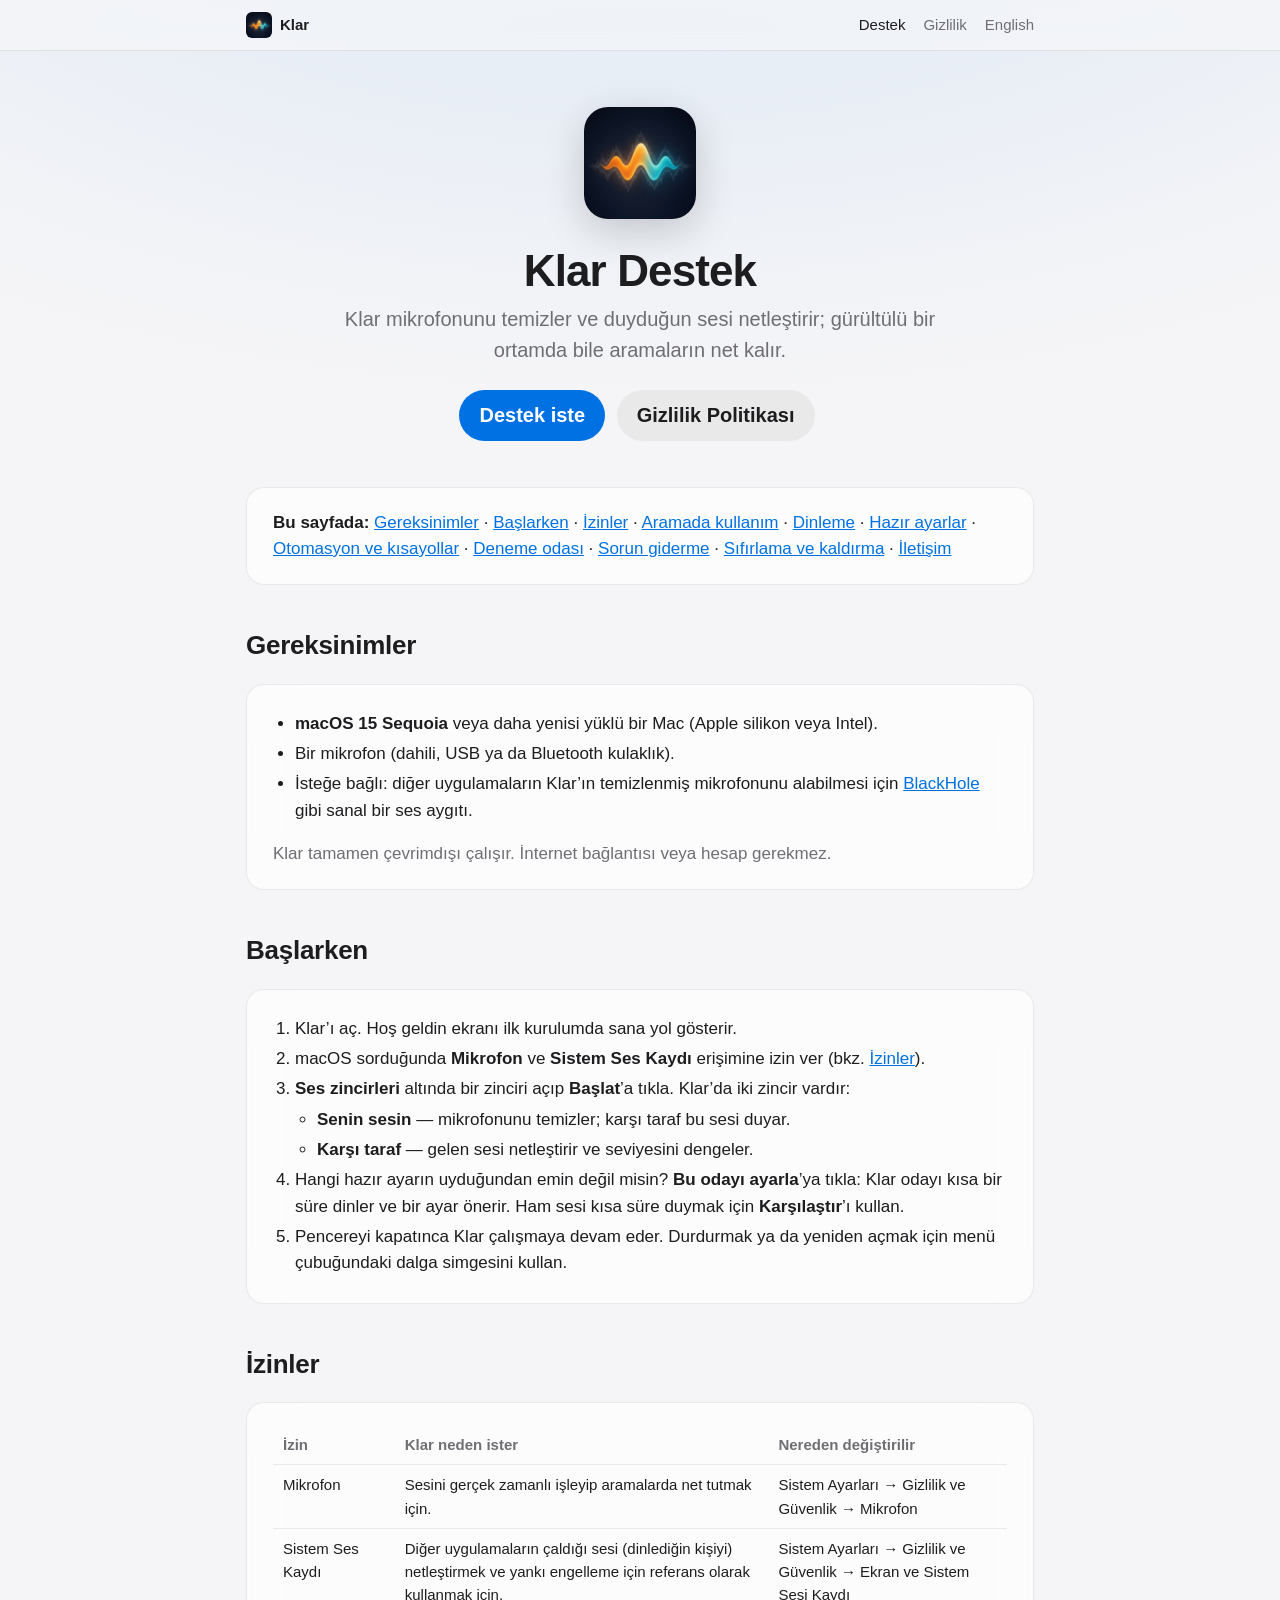
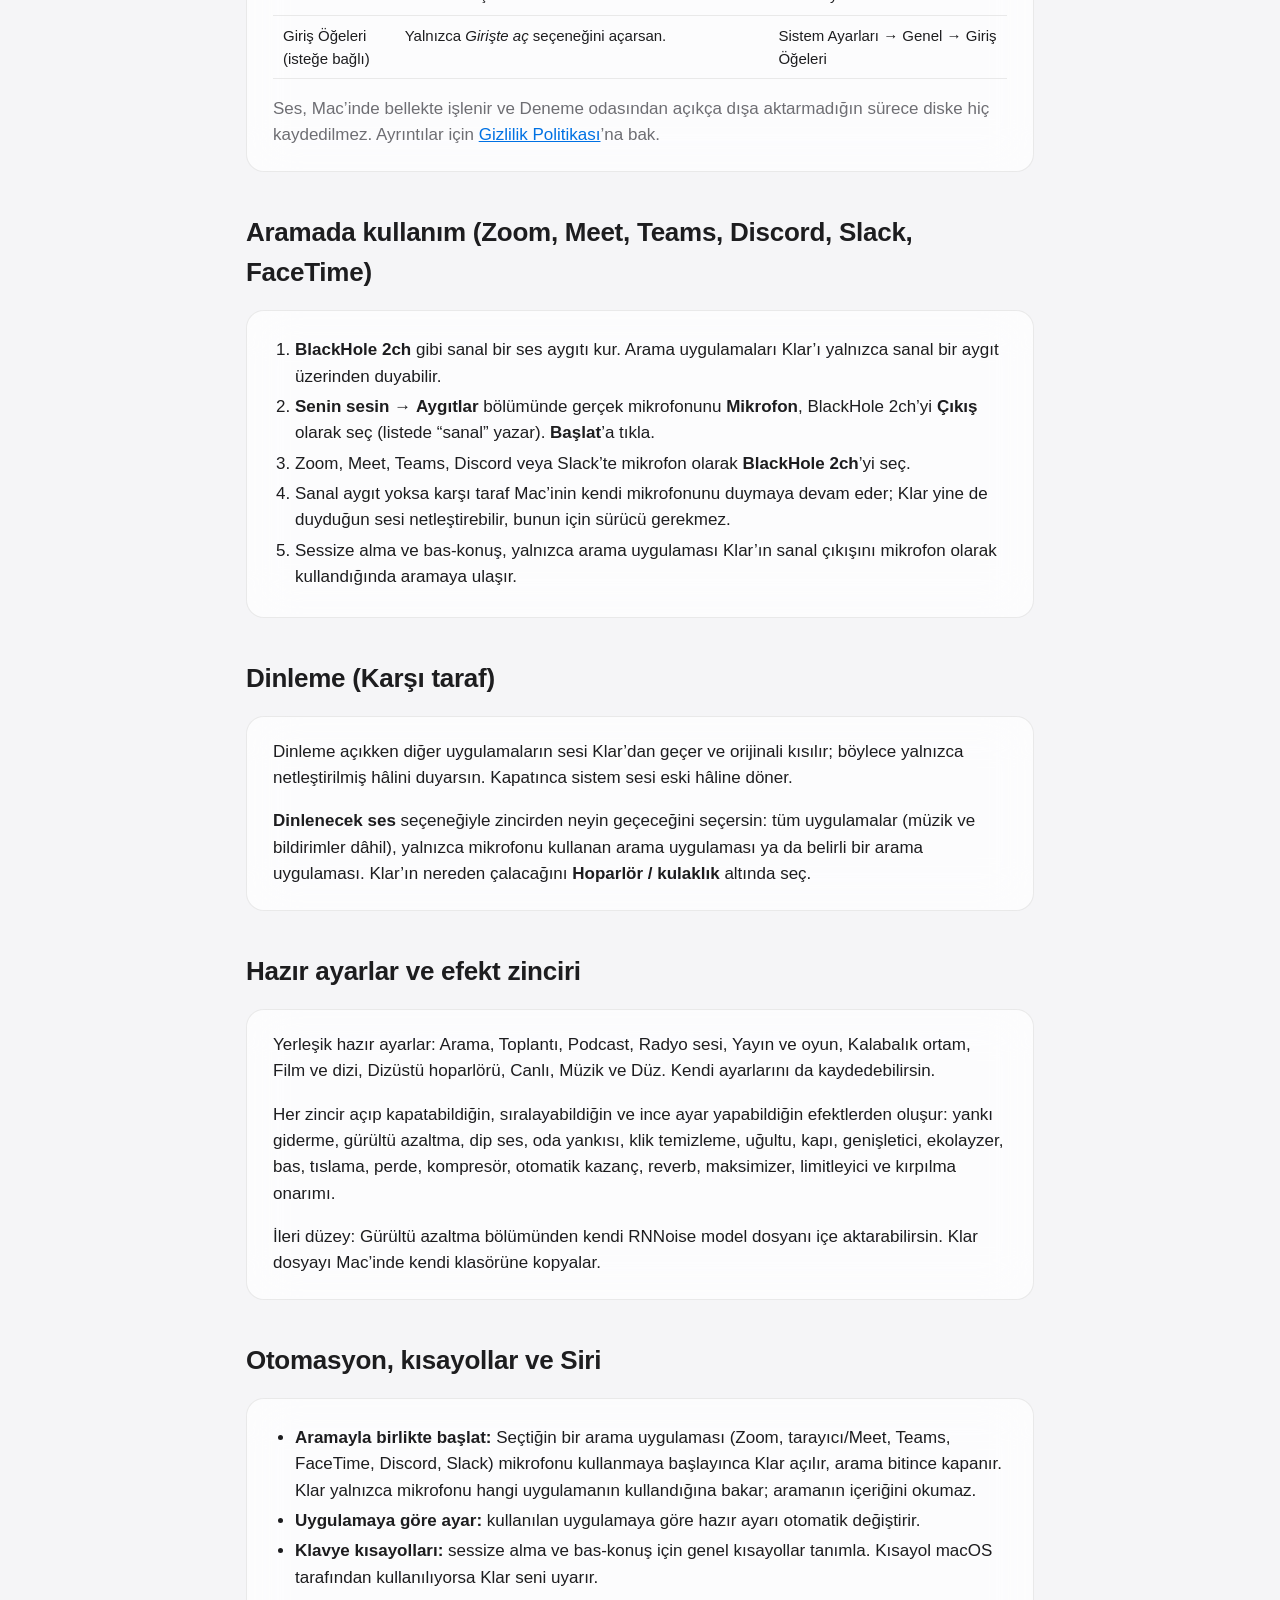
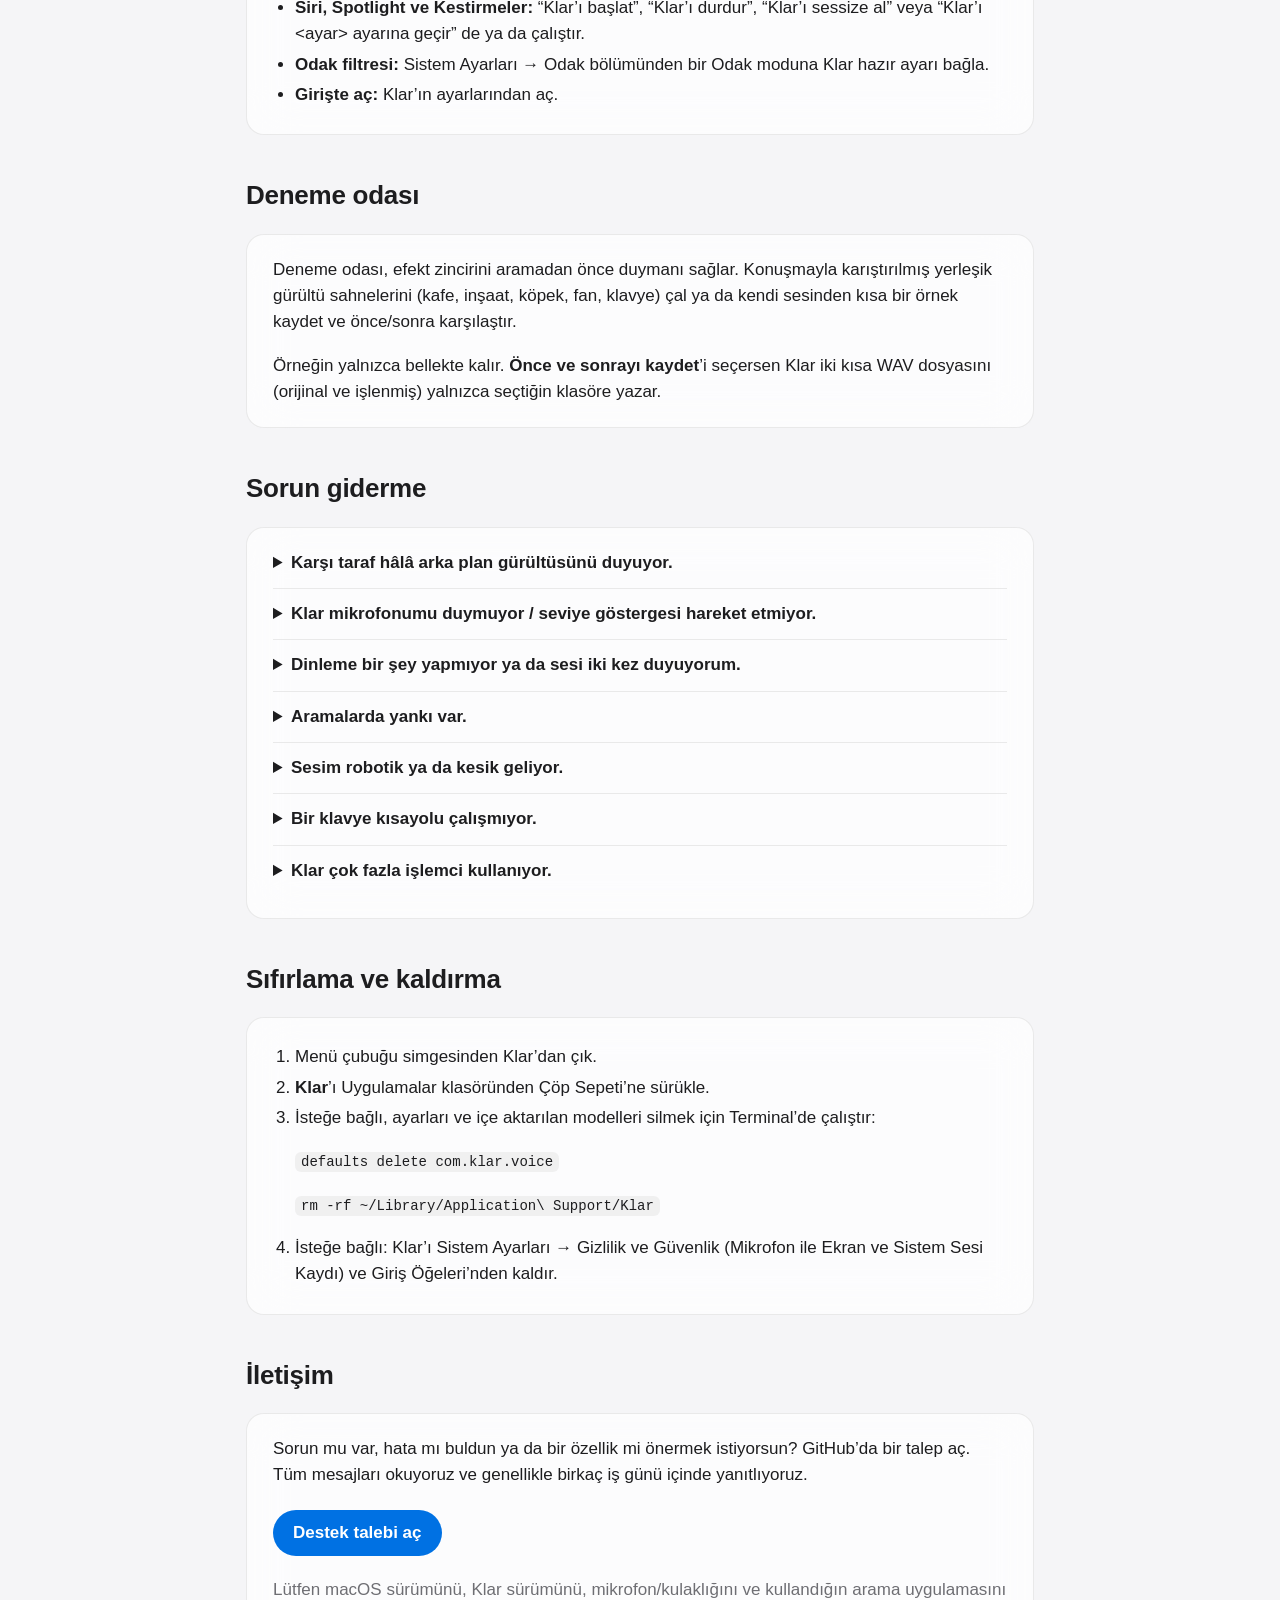
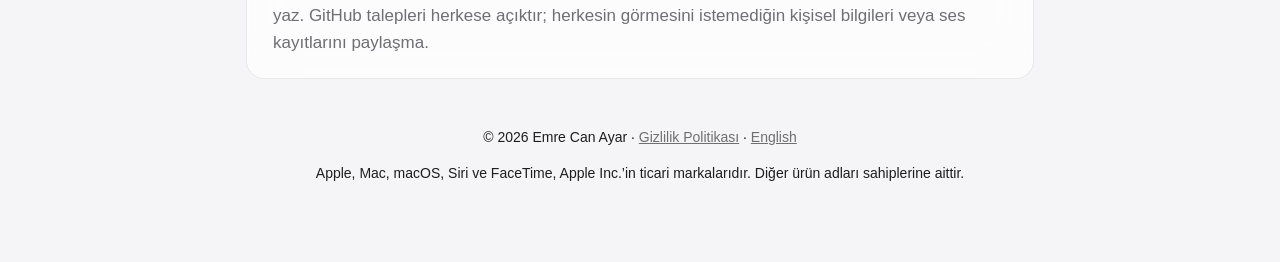
==== tr/index.html @ 50085c1f "Add Klar support site and privacy policy (EN/TR) Co-Authored-By: Claude Opus 5.5 <noreply@anthropic." ====
<!doctype html>
<html lang="tr">
<head>
  <meta charset="utf-8">
  <meta name="viewport" content="width=device-width, initial-scale=1">
  <title>Klar Destek</title>
  <meta name="description" content="Mikrofonunu temizleyen ve duyduğun sesi netleştiren Mac uygulaması Klar için yardım, kurulum rehberi, sorun giderme ve iletişim.">
  <link rel="icon" href="../icon.png">
  <link rel="alternate" hreflang="en" href="../">
  <link rel="stylesheet" href="../style.css">
</head>
<body>
<nav>
  <div class="inner">
    <a class="brand" href="./"><img src="../icon.png" alt="">Klar</a>
    <a href="./" aria-current="page">Destek</a>
    <a href="privacy.html">Gizlilik</a>
    <a href="../" hreflang="en" lang="en">English</a>
  </div>
</nav>

<div class="wrap">
  <header class="hero">
    <img src="../icon.png" alt="Klar uygulama simgesi">
    <h1>Klar Destek</h1>
    <p>Klar mikrofonunu temizler ve duyduğun sesi netleştirir; gürültülü bir ortamda bile aramaların net kalır.</p>
    <p style="margin-top:20px">
      <a class="button" href="https://github.com/emrecanayar/klar-support/issues/new/choose">Destek iste</a>
      <a class="button secondary" href="privacy.html">Gizlilik Politikası</a>
    </p>
  </header>

  <div class="card">
    <strong>Bu sayfada:</strong>
    <a href="#gereksinimler">Gereksinimler</a> ·
    <a href="#baslarken">Başlarken</a> ·
    <a href="#izinler">İzinler</a> ·
    <a href="#aramalar">Aramada kullanım</a> ·
    <a href="#dinleme">Dinleme</a> ·
    <a href="#ayarlar">Hazır ayarlar</a> ·
    <a href="#otomasyon">Otomasyon ve kısayollar</a> ·
    <a href="#deneme">Deneme odası</a> ·
    <a href="#sorunlar">Sorun giderme</a> ·
    <a href="#kaldirma">Sıfırlama ve kaldırma</a> ·
    <a href="#iletisim">İletişim</a>
  </div>

  <h2 id="gereksinimler">Gereksinimler</h2>
  <div class="card">
    <ul>
      <li><strong>macOS 15 Sequoia</strong> veya daha yenisi yüklü bir Mac (Apple silikon veya Intel).</li>
      <li>Bir mikrofon (dahili, USB ya da Bluetooth kulaklık).</li>
      <li>İsteğe bağlı: diğer uygulamaların Klar’ın temizlenmiş mikrofonunu alabilmesi için <a href="https://existential.audio/blackhole/">BlackHole</a> gibi sanal bir ses aygıtı.</li>
    </ul>
    <p class="muted">Klar tamamen çevrimdışı çalışır. İnternet bağlantısı veya hesap gerekmez.</p>
  </div>

  <h2 id="baslarken">Başlarken</h2>
  <div class="card">
    <ol>
      <li>Klar’ı aç. Hoş geldin ekranı ilk kurulumda sana yol gösterir.</li>
      <li>macOS sorduğunda <strong>Mikrofon</strong> ve <strong>Sistem Ses Kaydı</strong> erişimine izin ver (bkz. <a href="#izinler">İzinler</a>).</li>
      <li><strong>Ses zincirleri</strong> altında bir zinciri açıp <strong>Başlat</strong>’a tıkla. Klar’da iki zincir vardır:
        <ul>
          <li><strong>Senin sesin</strong> — mikrofonunu temizler; karşı taraf bu sesi duyar.</li>
          <li><strong>Karşı taraf</strong> — gelen sesi netleştirir ve seviyesini dengeler.</li>
        </ul>
      </li>
      <li>Hangi hazır ayarın uyduğundan emin değil misin? <strong>Bu odayı ayarla</strong>’ya tıkla: Klar odayı kısa bir süre dinler ve bir ayar önerir. Ham sesi kısa süre duymak için <strong>Karşılaştır</strong>’ı kullan.</li>
      <li>Pencereyi kapatınca Klar çalışmaya devam eder. Durdurmak ya da yeniden açmak için menü çubuğundaki dalga simgesini kullan.</li>
    </ol>
  </div>

  <h2 id="izinler">İzinler</h2>
  <div class="card">
    <div class="table-scroll">
      <table>
        <tr><th>İzin</th><th>Klar neden ister</th><th>Nereden değiştirilir</th></tr>
        <tr><td>Mikrofon</td><td>Sesini gerçek zamanlı işleyip aramalarda net tutmak için.</td><td>Sistem Ayarları → Gizlilik ve Güvenlik → Mikrofon</td></tr>
        <tr><td>Sistem Ses Kaydı</td><td>Diğer uygulamaların çaldığı sesi (dinlediğin kişiyi) netleştirmek ve yankı engelleme için referans olarak kullanmak için.</td><td>Sistem Ayarları → Gizlilik ve Güvenlik → Ekran ve Sistem Sesi Kaydı</td></tr>
        <tr><td>Giriş Öğeleri (isteğe bağlı)</td><td>Yalnızca <em>Girişte aç</em> seçeneğini açarsan.</td><td>Sistem Ayarları → Genel → Giriş Öğeleri</td></tr>
      </table>
    </div>
    <p class="muted">Ses, Mac’inde bellekte işlenir ve Deneme odasından açıkça dışa aktarmadığın sürece diske hiç kaydedilmez. Ayrıntılar için <a href="privacy.html">Gizlilik Politikası</a>’na bak.</p>
  </div>

  <h2 id="aramalar">Aramada kullanım (Zoom, Meet, Teams, Discord, Slack, FaceTime)</h2>
  <div class="card">
    <ol>
      <li><strong>BlackHole 2ch</strong> gibi sanal bir ses aygıtı kur. Arama uygulamaları Klar’ı yalnızca sanal bir aygıt üzerinden duyabilir.</li>
      <li><strong>Senin sesin</strong> → <strong>Aygıtlar</strong> bölümünde gerçek mikrofonunu <strong>Mikrofon</strong>, BlackHole 2ch’yi <strong>Çıkış</strong> olarak seç (listede “sanal” yazar). <strong>Başlat</strong>’a tıkla.</li>
      <li>Zoom, Meet, Teams, Discord veya Slack’te mikrofon olarak <strong>BlackHole 2ch</strong>’yi seç.</li>
      <li>Sanal aygıt yoksa karşı taraf Mac’inin kendi mikrofonunu duymaya devam eder; Klar yine de duyduğun sesi netleştirebilir, bunun için sürücü gerekmez.</li>
      <li>Sessize alma ve bas-konuş, yalnızca arama uygulaması Klar’ın sanal çıkışını mikrofon olarak kullandığında aramaya ulaşır.</li>
    </ol>
  </div>

  <h2 id="dinleme">Dinleme (Karşı taraf)</h2>
  <div class="card">
    <p>Dinleme açıkken diğer uygulamaların sesi Klar’dan geçer ve orijinali kısılır; böylece yalnızca netleştirilmiş hâlini duyarsın. Kapatınca sistem sesi eski hâline döner.</p>
    <p><strong>Dinlenecek ses</strong> seçeneğiyle zincirden neyin geçeceğini seçersin: tüm uygulamalar (müzik ve bildirimler dâhil), yalnızca mikrofonu kullanan arama uygulaması ya da belirli bir arama uygulaması. Klar’ın nereden çalacağını <strong>Hoparlör / kulaklık</strong> altında seç.</p>
  </div>

  <h2 id="ayarlar">Hazır ayarlar ve efekt zinciri</h2>
  <div class="card">
    <p>Yerleşik hazır ayarlar: Arama, Toplantı, Podcast, Radyo sesi, Yayın ve oyun, Kalabalık ortam, Film ve dizi, Dizüstü hoparlörü, Canlı, Müzik ve Düz. Kendi ayarlarını da kaydedebilirsin.</p>
    <p>Her zincir açıp kapatabildiğin, sıralayabildiğin ve ince ayar yapabildiğin efektlerden oluşur: yankı giderme, gürültü azaltma, dip ses, oda yankısı, klik temizleme, uğultu, kapı, genişletici, ekolayzer, bas, tıslama, perde, kompresör, otomatik kazanç, reverb, maksimizer, limitleyici ve kırpılma onarımı.</p>
    <p>İleri düzey: Gürültü azaltma bölümünden kendi RNNoise model dosyanı içe aktarabilirsin. Klar dosyayı Mac’inde kendi klasörüne kopyalar.</p>
  </div>

  <h2 id="otomasyon">Otomasyon, kısayollar ve Siri</h2>
  <div class="card">
    <ul>
      <li><strong>Aramayla birlikte başlat:</strong> Seçtiğin bir arama uygulaması (Zoom, tarayıcı/Meet, Teams, FaceTime, Discord, Slack) mikrofonu kullanmaya başlayınca Klar açılır, arama bitince kapanır. Klar yalnızca mikrofonu hangi uygulamanın kullandığına bakar; aramanın içeriğini okumaz.</li>
      <li><strong>Uygulamaya göre ayar:</strong> kullanılan uygulamaya göre hazır ayarı otomatik değiştirir.</li>
      <li><strong>Klavye kısayolları:</strong> sessize alma ve bas-konuş için genel kısayollar tanımla. Kısayol macOS tarafından kullanılıyorsa Klar seni uyarır.</li>
      <li><strong>Siri, Spotlight ve Kestirmeler:</strong> “Klar’ı başlat”, “Klar’ı durdur”, “Klar’ı sessize al” veya “Klar’ı &lt;ayar&gt; ayarına geçir” de ya da çalıştır.</li>
      <li><strong>Odak filtresi:</strong> Sistem Ayarları → Odak bölümünden bir Odak moduna Klar hazır ayarı bağla.</li>
      <li><strong>Girişte aç:</strong> Klar’ın ayarlarından aç.</li>
    </ul>
  </div>

  <h2 id="deneme">Deneme odası</h2>
  <div class="card">
    <p>Deneme odası, efekt zincirini aramadan önce duymanı sağlar. Konuşmayla karıştırılmış yerleşik gürültü sahnelerini (kafe, inşaat, köpek, fan, klavye) çal ya da kendi sesinden kısa bir örnek kaydet ve önce/sonra karşılaştır.</p>
    <p>Örneğin yalnızca bellekte kalır. <strong>Önce ve sonrayı kaydet</strong>’i seçersen Klar iki kısa WAV dosyasını (orijinal ve işlenmiş) yalnızca seçtiğin klasöre yazar.</p>
  </div>

  <h2 id="sorunlar">Sorun giderme</h2>
  <div class="card">
    <details>
      <summary>Karşı taraf hâlâ arka plan gürültüsünü duyuyor.</summary>
      <p>Klar “Aramaya gitmiyor” diyorsa <a href="#aramalar">Aramada kullanım</a> adımlarını izle. Arama uygulamasının mikrofonunun Klar’ın çıkış verdiği aygıta (BlackHole gibi sanal bir aygıt) ayarlı olduğundan emin ol. Arama uygulaması doğrudan Mac’in dahili mikrofonunu kullanıyorsa Klar onu temizleyemez. Sesin kesik kesik geliyorsa arama uygulamasının kendi gürültü bastırmasını kapat.</p>
    </details>
    <details>
      <summary>Klar mikrofonumu duymuyor / seviye göstergesi hareket etmiyor.</summary>
      <p>Sistem Ayarları → Gizlilik ve Güvenlik → Mikrofon’u aç ve Klar’ın açık olduğundan emin ol. Sonra Klar’da doğru giriş aygıtının seçili olduğunu kontrol et. İzni değiştirdikten sonra Klar’dan çıkıp yeniden aç.</p>
    </details>
    <details>
      <summary>Dinleme bir şey yapmıyor ya da sesi iki kez duyuyorum.</summary>
      <p>Sistem Ayarları → Gizlilik ve Güvenlik → Ekran ve Sistem Sesi Kaydı’ndan Klar’a izin ver, sonra dinlemeyi yeniden başlat. Sesi iki kez duyuyorsan Klar’ın çıkışıyla uygulamanın çıkışının iki farklı aygıta gitmediğini kontrol et.</p>
    </details>
    <details>
      <summary>Aramalarda yankı var.</summary>
      <p>Mümkünse kulaklık kullan. Kullanamıyorsan Senin sesin zincirinde Yankı gidermeyi açık tut ve Klar’ın hoparlörlerin ne çaldığını bilmesi için Sistem Ses Kaydı’na izin ver.</p>
    </details>
    <details>
      <summary>Sesim robotik ya da kesik geliyor.</summary>
      <p>Gürültü azaltma gücünü veya Kapı eşiğini düşür ya da Toplantı veya Düz ayarını dene. Çok güçlü ayarlar konuşmanın sessiz kısımlarını silebilir.</p>
    </details>
    <details>
      <summary>Bir klavye kısayolu çalışmıyor.</summary>
      <p>Kısayol macOS ya da başka bir uygulama tarafından kullanılıyor olabilir. Klar’ın ayarlarından farklı bir tuş bileşimi seç.</p>
    </details>
    <details>
      <summary>Klar çok fazla işlemci kullanıyor.</summary>
      <p>İhtiyacın olmayan efektleri kapat; özellikle Oda yankısı veya yapay zekâ tabanlı gürültü azaltma gibi ağır efektleri iki zincirde aynı anda çalıştırma.</p>
    </details>
  </div>

  <h2 id="kaldirma">Sıfırlama ve kaldırma</h2>
  <div class="card">
    <ol>
      <li>Menü çubuğu simgesinden Klar’dan çık.</li>
      <li><strong>Klar</strong>’ı Uygulamalar klasöründen Çöp Sepeti’ne sürükle.</li>
      <li>İsteğe bağlı, ayarları ve içe aktarılan modelleri silmek için Terminal’de çalıştır:
        <p><code>defaults delete com.klar.voice</code></p>
        <p><code>rm -rf ~/Library/Application\ Support/Klar</code></p>
      </li>
      <li>İsteğe bağlı: Klar’ı Sistem Ayarları → Gizlilik ve Güvenlik (Mikrofon ile Ekran ve Sistem Sesi Kaydı) ve Giriş Öğeleri’nden kaldır.</li>
    </ol>
  </div>

  <h2 id="iletisim">İletişim</h2>
  <div class="card">
    <p>Sorun mu var, hata mı buldun ya da bir özellik mi önermek istiyorsun? GitHub’da bir talep aç. Tüm mesajları okuyoruz ve genellikle birkaç iş günü içinde yanıtlıyoruz.</p>
    <p><a class="button" href="https://github.com/emrecanayar/klar-support/issues/new/choose">Destek talebi aç</a></p>
    <p class="muted">Lütfen macOS sürümünü, Klar sürümünü, mikrofon/kulaklığını ve kullandığın arama uygulamasını yaz. GitHub talepleri herkese açıktır; herkesin görmesini istemediğin kişisel bilgileri veya ses kayıtlarını paylaşma.</p>
  </div>

  <footer>
    <p>© 2026 Emre Can Ayar · <a href="privacy.html">Gizlilik Politikası</a> · <a href="../">English</a></p>
    <p>Apple, Mac, macOS, Siri ve FaceTime, Apple Inc.’in ticari markalarıdır. Diğer ürün adları sahiplerine aittir.</p>
  </footer>
</div>
</body>
</html>
---- style.css ----
:root {
  --bg: #f5f5f7;
  --bg-glow: rgba(0, 113, 227, 0.10);
  --card: rgba(255, 255, 255, 0.72);
  --card-border: rgba(0, 0, 0, 0.08);
  --text: #1d1d1f;
  --muted: #6e6e73;
  --accent: #0071e3;
  --code-bg: rgba(0, 0, 0, 0.05);
  --radius: 18px;
}

@media (prefers-color-scheme: dark) {
  :root {
    --bg: #000000;
    --bg-glow: rgba(41, 151, 255, 0.16);
    --card: rgba(28, 28, 30, 0.72);
    --card-border: rgba(255, 255, 255, 0.10);
    --text: #f5f5f7;
    --muted: #a1a1a6;
    --accent: #2997ff;
    --code-bg: rgba(255, 255, 255, 0.08);
  }
}

* { box-sizing: border-box; }

html { -webkit-text-size-adjust: 100%; }

body {
  margin: 0;
  background: radial-gradient(1200px 600px at 50% -200px, var(--bg-glow), transparent), var(--bg);
  background-attachment: fixed;
  color: var(--text);
  font: 17px/1.55 -apple-system, BlinkMacSystemFont, "SF Pro Text", "Helvetica Neue", Helvetica, Arial, sans-serif;
}

.wrap { max-width: 820px; margin: 0 auto; padding: 0 16px 64px; }

nav {
  position: sticky; top: 0; z-index: 10;
  backdrop-filter: saturate(180%) blur(20px);
  -webkit-backdrop-filter: saturate(180%) blur(20px);
  background: color-mix(in srgb, var(--bg) 70%, transparent);
  border-bottom: 1px solid var(--card-border);
}
nav .inner {
  max-width: 820px; margin: 0 auto; padding: 12px 16px;
  display: flex; align-items: center; gap: 18px; flex-wrap: wrap;
}
nav .brand { display: flex; align-items: center; gap: 8px; font-weight: 600; color: var(--text); text-decoration: none; margin-right: auto; }
nav .brand img { width: 26px; height: 26px; border-radius: 6px; }
nav a { color: var(--muted); text-decoration: none; font-size: 15px; }
nav a:hover, nav a[aria-current="page"] { color: var(--text); }

header.hero { text-align: center; padding: 56px 0 24px; }
header.hero img { width: 112px; height: 112px; border-radius: 24px; box-shadow: 0 12px 40px rgba(0,0,0,0.18); }
header.hero h1 { font-size: 44px; line-height: 1.1; letter-spacing: -0.02em; margin: 20px 0 8px; }
header.hero p { color: var(--muted); font-size: 20px; margin: 0 auto; max-width: 600px; }
.updated { color: var(--muted); font-size: 14px; margin-top: 12px; }

.card {
  background: var(--card);
  border: 1px solid var(--card-border);
  border-radius: var(--radius);
  padding: 22px 26px;
  margin: 18px 0;
  backdrop-filter: saturate(180%) blur(24px);
  -webkit-backdrop-filter: saturate(180%) blur(24px);
}
.card > :first-child { margin-top: 0; }
.card > :last-child { margin-bottom: 0; }

h2 { font-size: 26px; letter-spacing: -0.01em; margin: 40px 0 8px; }
h3 { font-size: 19px; margin: 22px 0 6px; }
p, li { color: var(--text); }
.muted { color: var(--muted); }
a { color: var(--accent); }
code, kbd { font: 14px ui-monospace, "SF Mono", Menlo, monospace; background: var(--code-bg); padding: 2px 6px; border-radius: 6px; }
ul, ol { padding-left: 22px; }
li { margin: 4px 0; }

details { border-top: 1px solid var(--card-border); padding: 12px 0; }
details:first-of-type { border-top: 0; padding-top: 0; }
summary { cursor: pointer; font-weight: 600; }
details > :not(summary) { margin-top: 8px; }

table { width: 100%; border-collapse: collapse; font-size: 15px; }
th, td { text-align: left; padding: 8px 10px; border-bottom: 1px solid var(--card-border); vertical-align: top; }
th { color: var(--muted); font-weight: 600; }
.table-scroll { overflow-x: auto; }

.button {
  display: inline-block; background: var(--accent); color: #fff; text-decoration: none;
  padding: 10px 20px; border-radius: 980px; font-weight: 600; margin: 4px 6px 4px 0;
}
.button.secondary { background: var(--code-bg); color: var(--text); }

.grid { display: grid; grid-template-columns: repeat(auto-fit, minmax(220px, 1fr)); gap: 14px; }
.grid .card { margin: 0; }

footer { color: var(--muted); font-size: 14px; text-align: center; margin-top: 48px; }
footer a { color: var(--muted); }

@media (max-width: 560px) {
  header.hero h1 { font-size: 34px; }
  header.hero p { font-size: 18px; }
  .card { padding: 18px; }
}
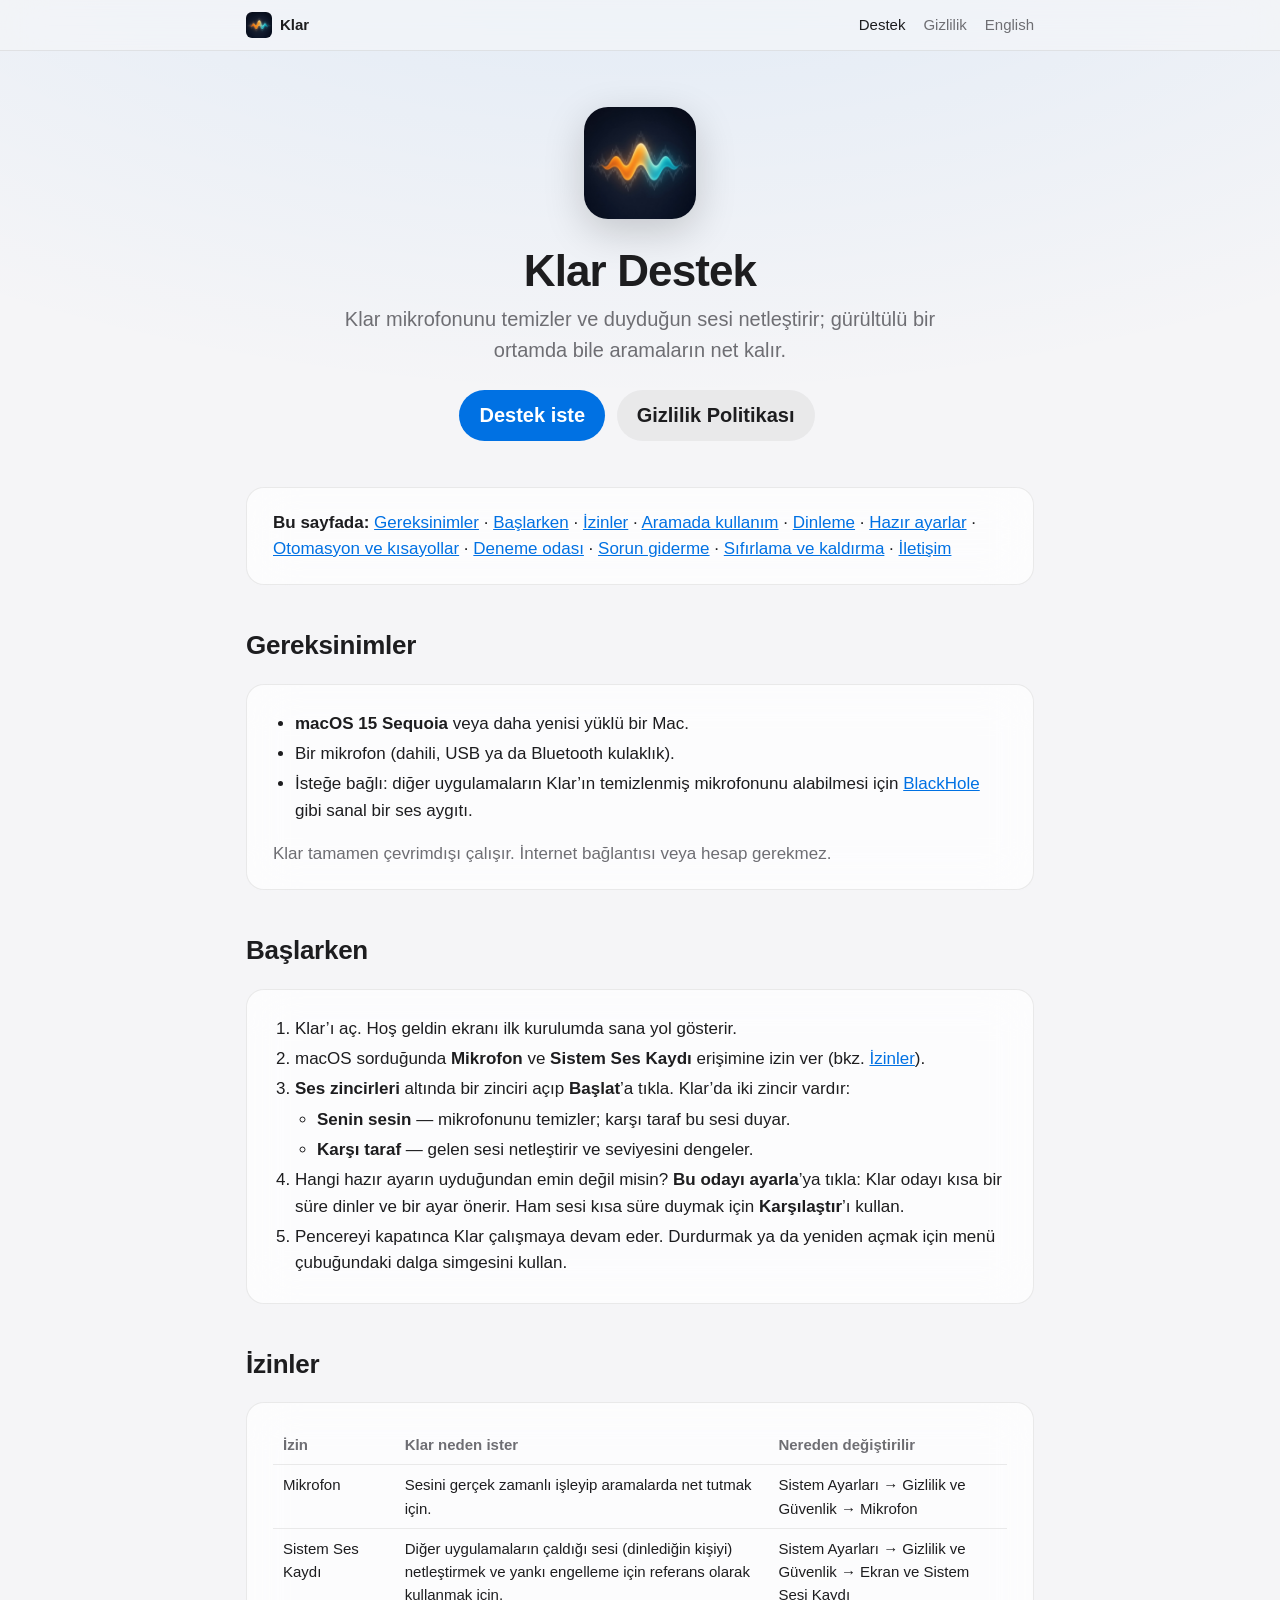
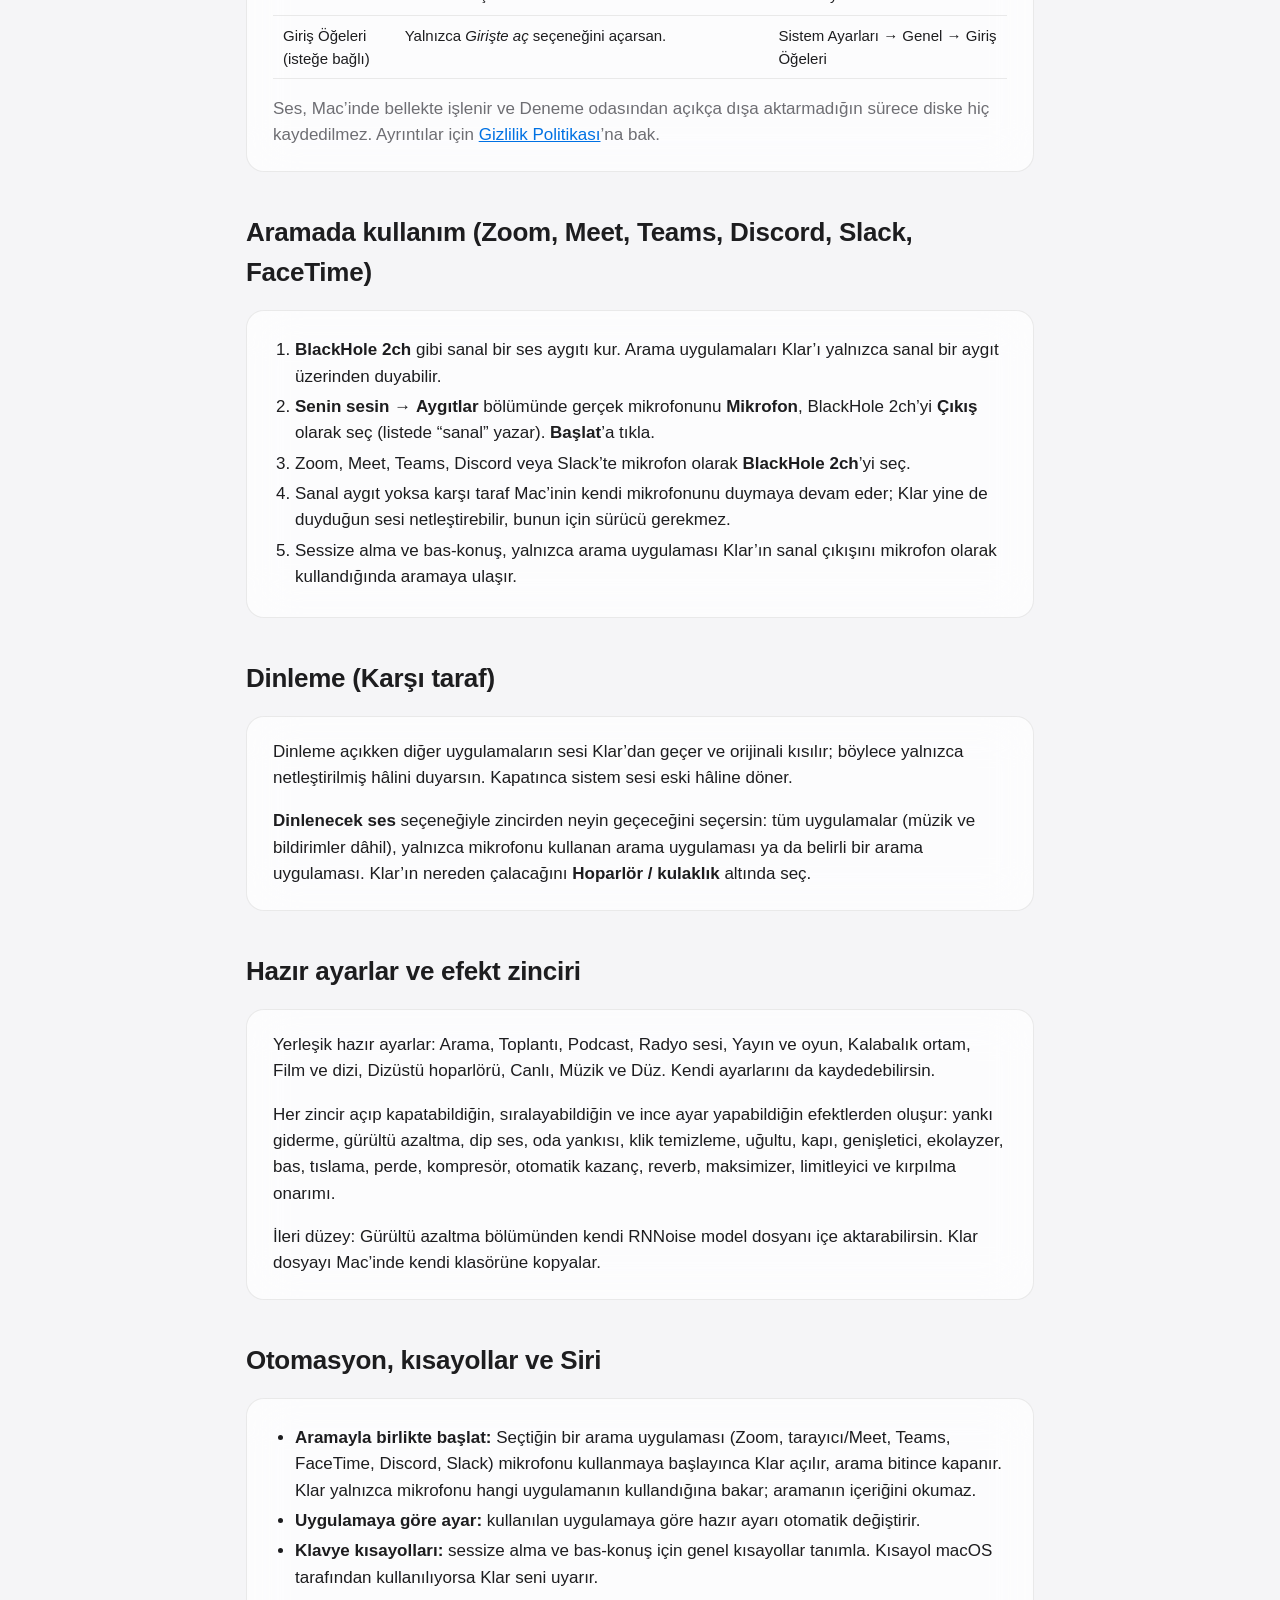
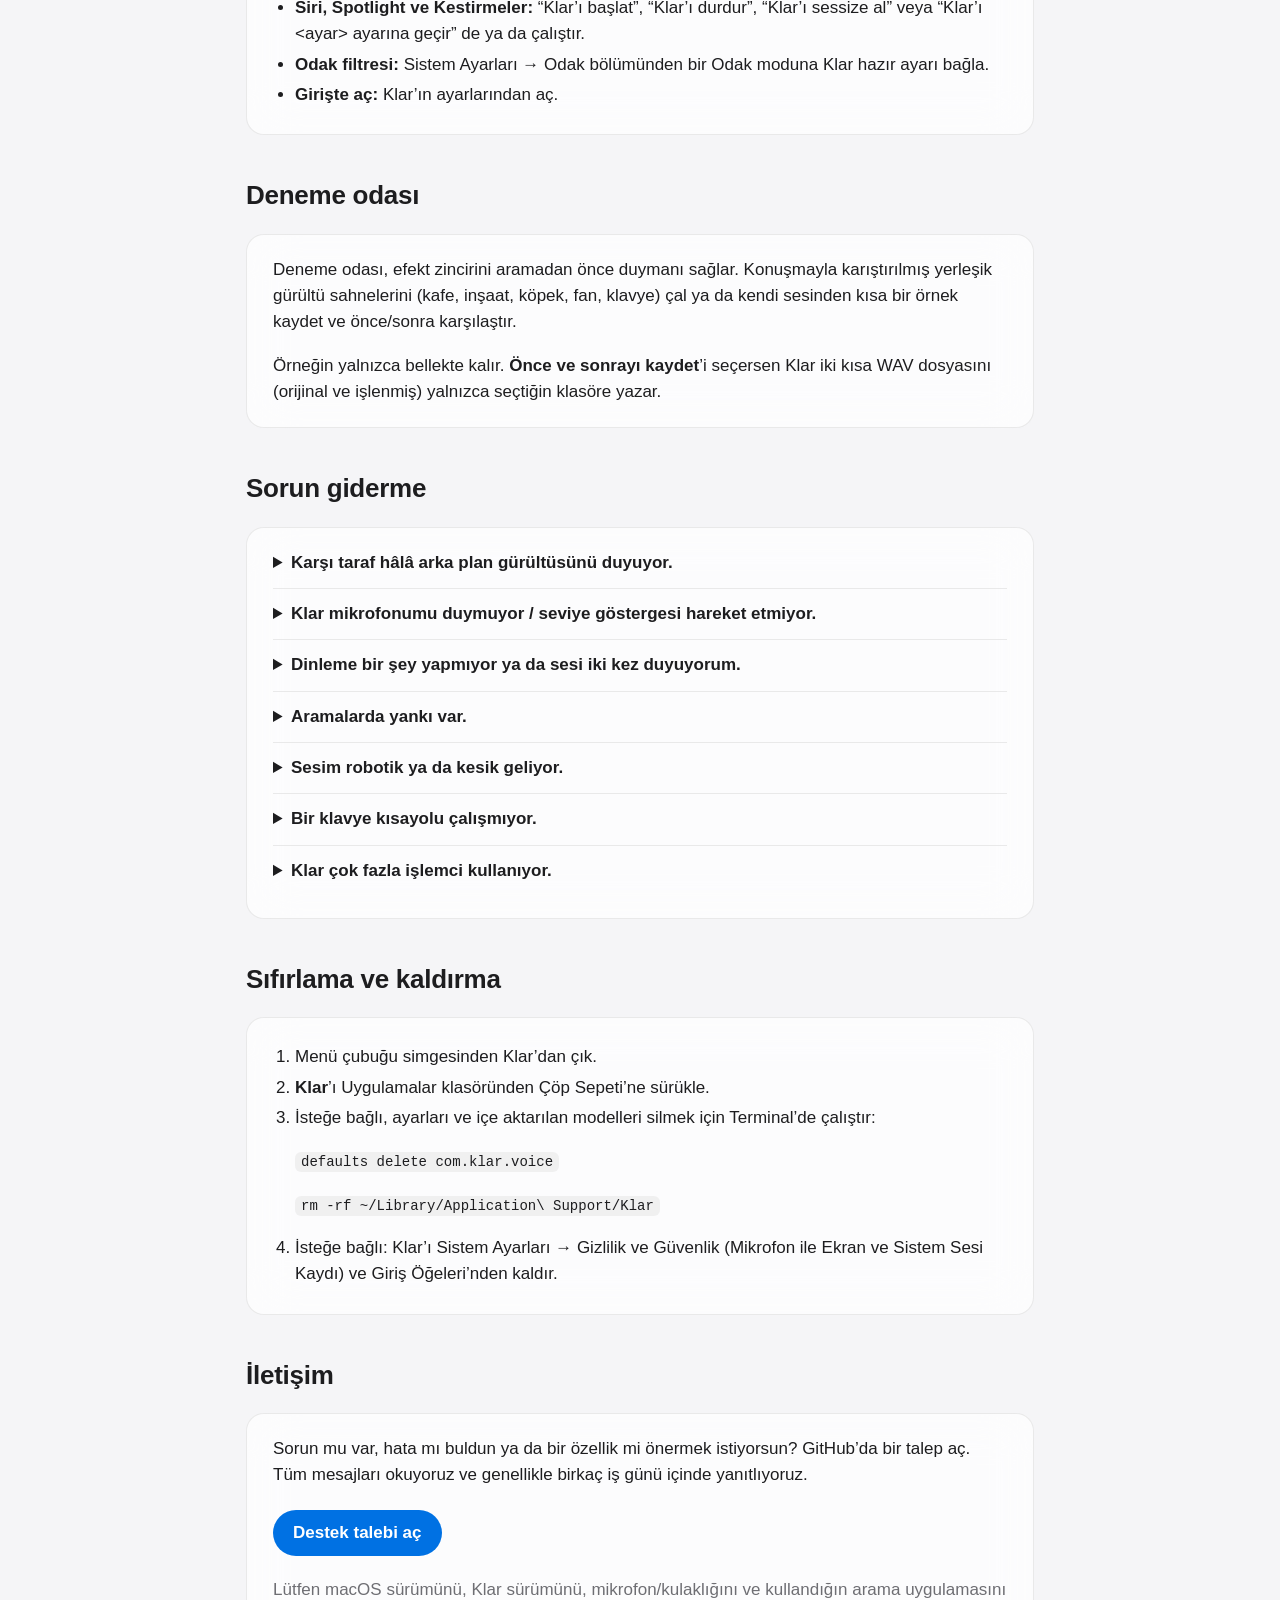
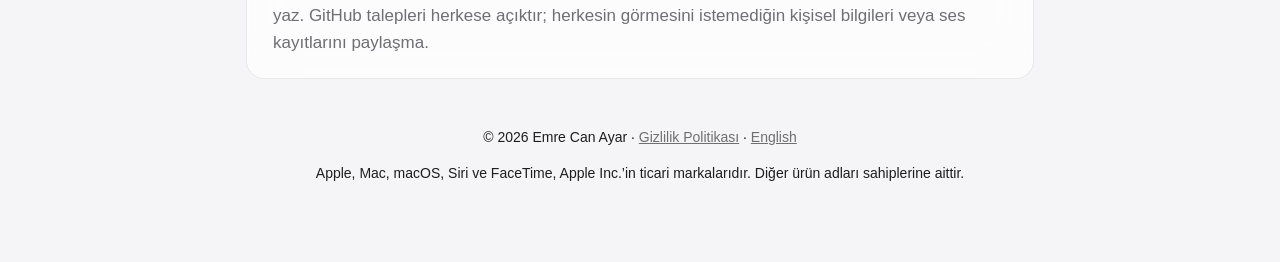
==== commit 5b785374: "Drop unverified CPU architecture claim Co-Authored-By: Claude Opus 5.5 <noreply@anthropic.com>" ====
--- a/tr/index.html
+++ b/tr/index.html
@@ -48,7 +48,7 @@
   <h2 id="gereksinimler">Gereksinimler</h2>
   <div class="card">
     <ul>
-      <li><strong>macOS 15 Sequoia</strong> veya daha yenisi yüklü bir Mac (Apple silikon veya Intel).</li>
+      <li><strong>macOS 15 Sequoia</strong> veya daha yenisi yüklü bir Mac.</li>
       <li>Bir mikrofon (dahili, USB ya da Bluetooth kulaklık).</li>
       <li>İsteğe bağlı: diğer uygulamaların Klar’ın temizlenmiş mikrofonunu alabilmesi için <a href="https://existential.audio/blackhole/">BlackHole</a> gibi sanal bir ses aygıtı.</li>
     </ul>
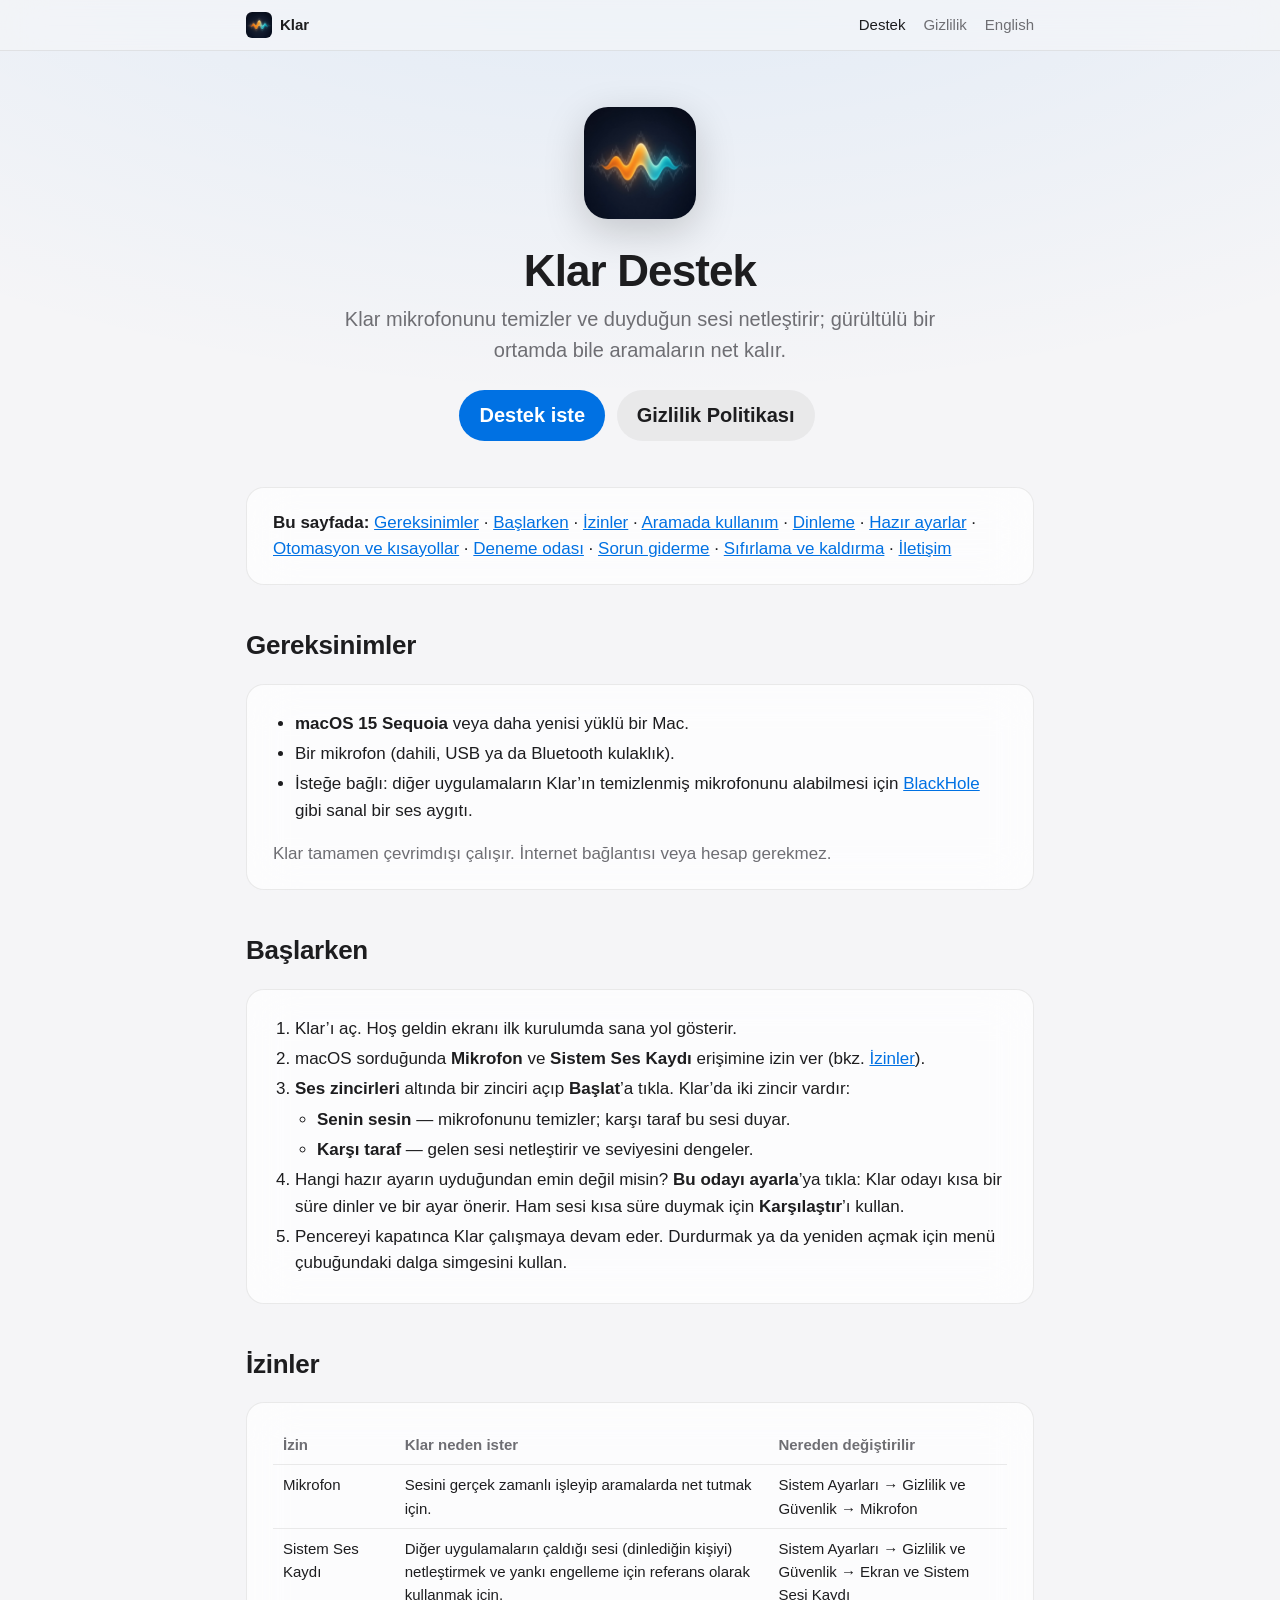
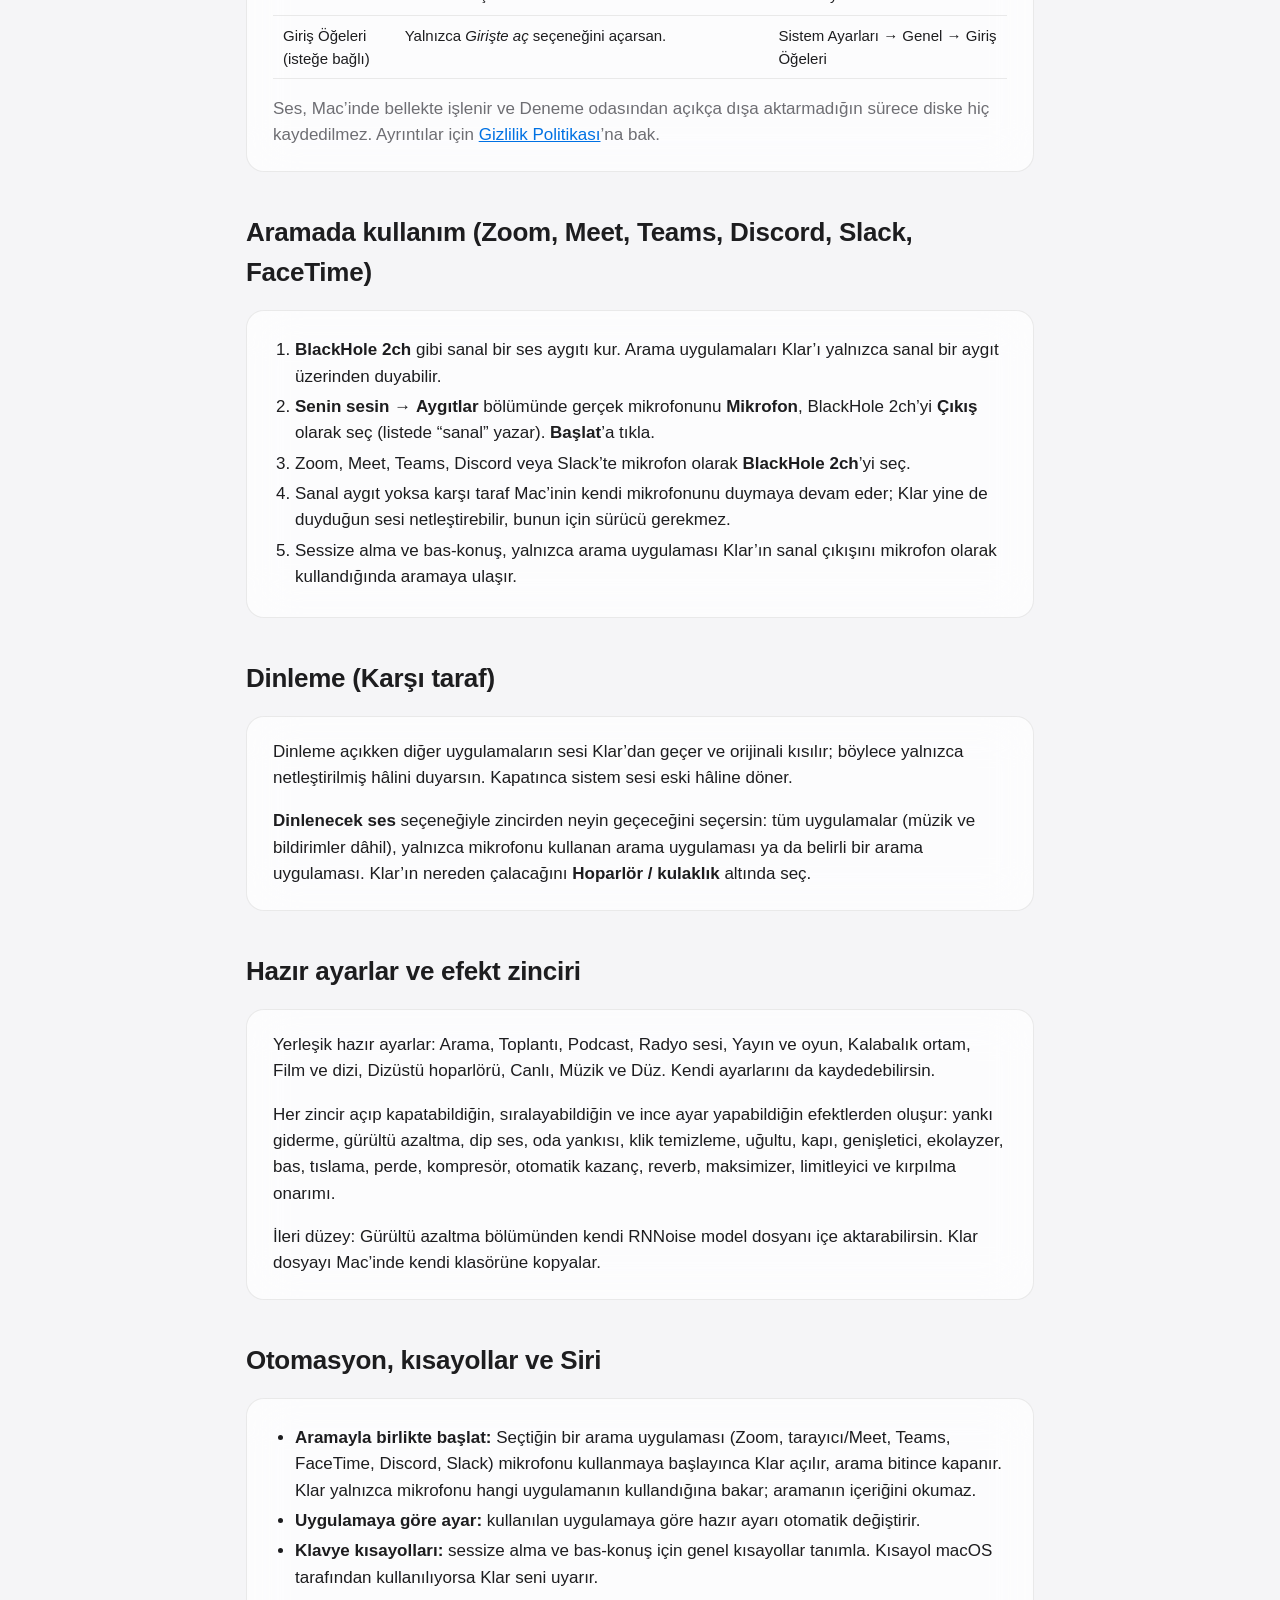
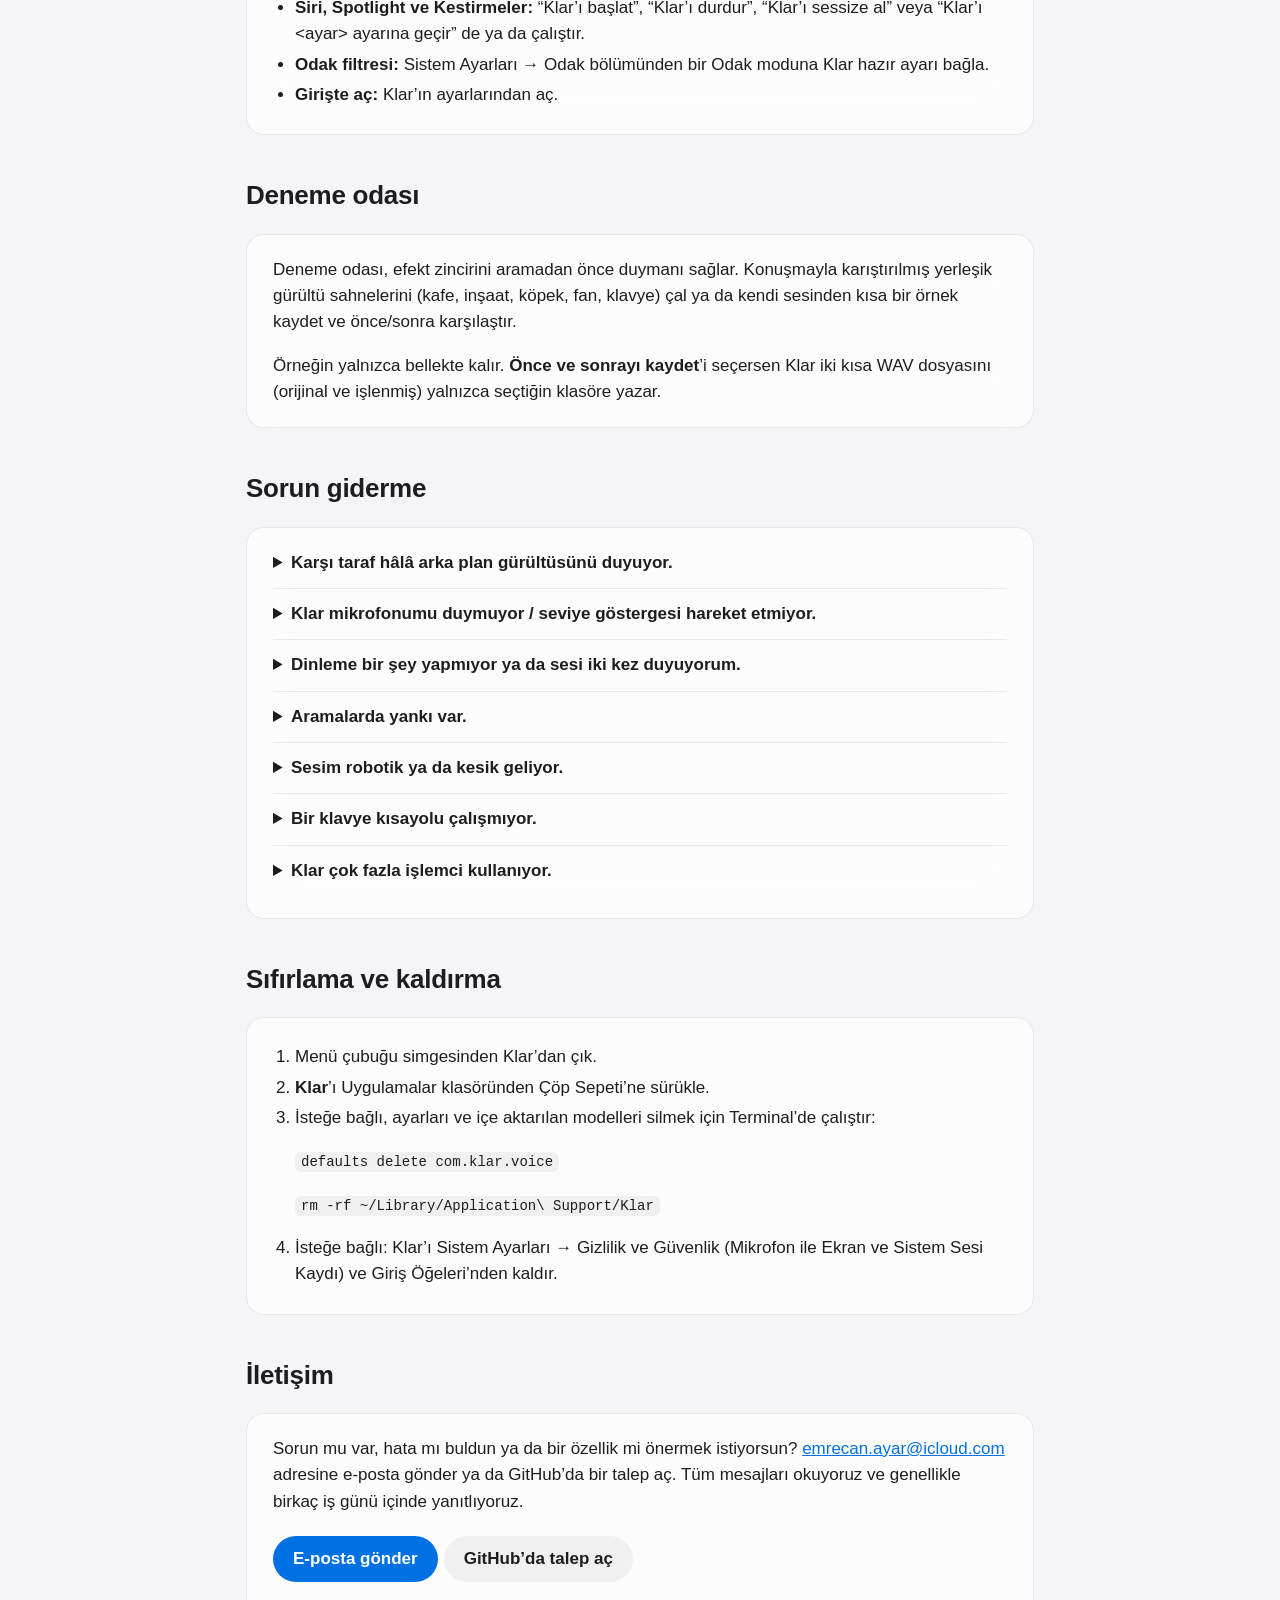
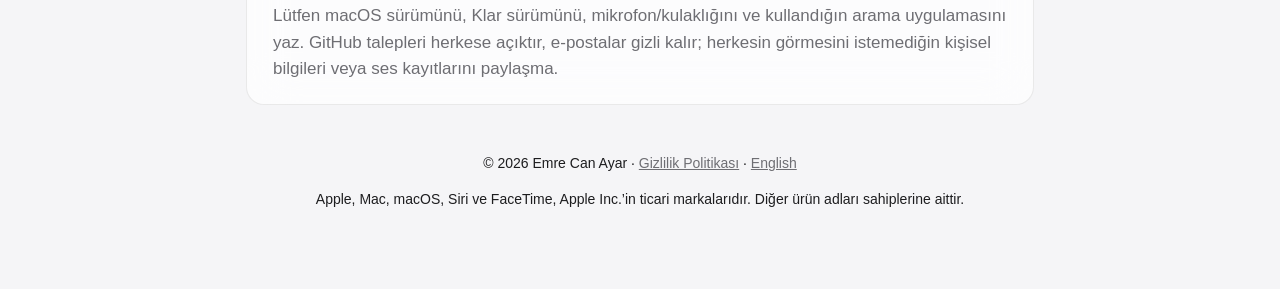
==== commit 0d8d259c: "Add support email contact Co-Authored-By: Claude Opus 5.5 <noreply@anthropic.com>" ====
--- a/tr/index.html
+++ b/tr/index.html
@@ -25,7 +25,7 @@
     <h1>Klar Destek</h1>
     <p>Klar mikrofonunu temizler ve duyduğun sesi netleştirir; gürültülü bir ortamda bile aramaların net kalır.</p>
     <p style="margin-top:20px">
-      <a class="button" href="https://github.com/emrecanayar/klar-support/issues/new/choose">Destek iste</a>
+      <a class="button" href="#iletisim">Destek iste</a>
       <a class="button secondary" href="privacy.html">Gizlilik Politikası</a>
     </p>
   </header>
@@ -173,9 +173,9 @@
 
   <h2 id="iletisim">İletişim</h2>
   <div class="card">
-    <p>Sorun mu var, hata mı buldun ya da bir özellik mi önermek istiyorsun? GitHub’da bir talep aç. Tüm mesajları okuyoruz ve genellikle birkaç iş günü içinde yanıtlıyoruz.</p>
-    <p><a class="button" href="https://github.com/emrecanayar/klar-support/issues/new/choose">Destek talebi aç</a></p>
-    <p class="muted">Lütfen macOS sürümünü, Klar sürümünü, mikrofon/kulaklığını ve kullandığın arama uygulamasını yaz. GitHub talepleri herkese açıktır; herkesin görmesini istemediğin kişisel bilgileri veya ses kayıtlarını paylaşma.</p>
+    <p>Sorun mu var, hata mı buldun ya da bir özellik mi önermek istiyorsun? <a href="mailto:emrecan.ayar@icloud.com">emrecan.ayar@icloud.com</a> adresine e-posta gönder ya da GitHub’da bir talep aç. Tüm mesajları okuyoruz ve genellikle birkaç iş günü içinde yanıtlıyoruz.</p>
+    <p><a class="button" href="mailto:emrecan.ayar@icloud.com?subject=Klar%20Destek">E-posta gönder</a><a class="button secondary" href="https://github.com/emrecanayar/klar-support/issues/new/choose">GitHub’da talep aç</a></p>
+    <p class="muted">Lütfen macOS sürümünü, Klar sürümünü, mikrofon/kulaklığını ve kullandığın arama uygulamasını yaz. GitHub talepleri herkese açıktır, e-postalar gizli kalır; herkesin görmesini istemediğin kişisel bilgileri veya ses kayıtlarını paylaşma.</p>
   </div>
 
   <footer>
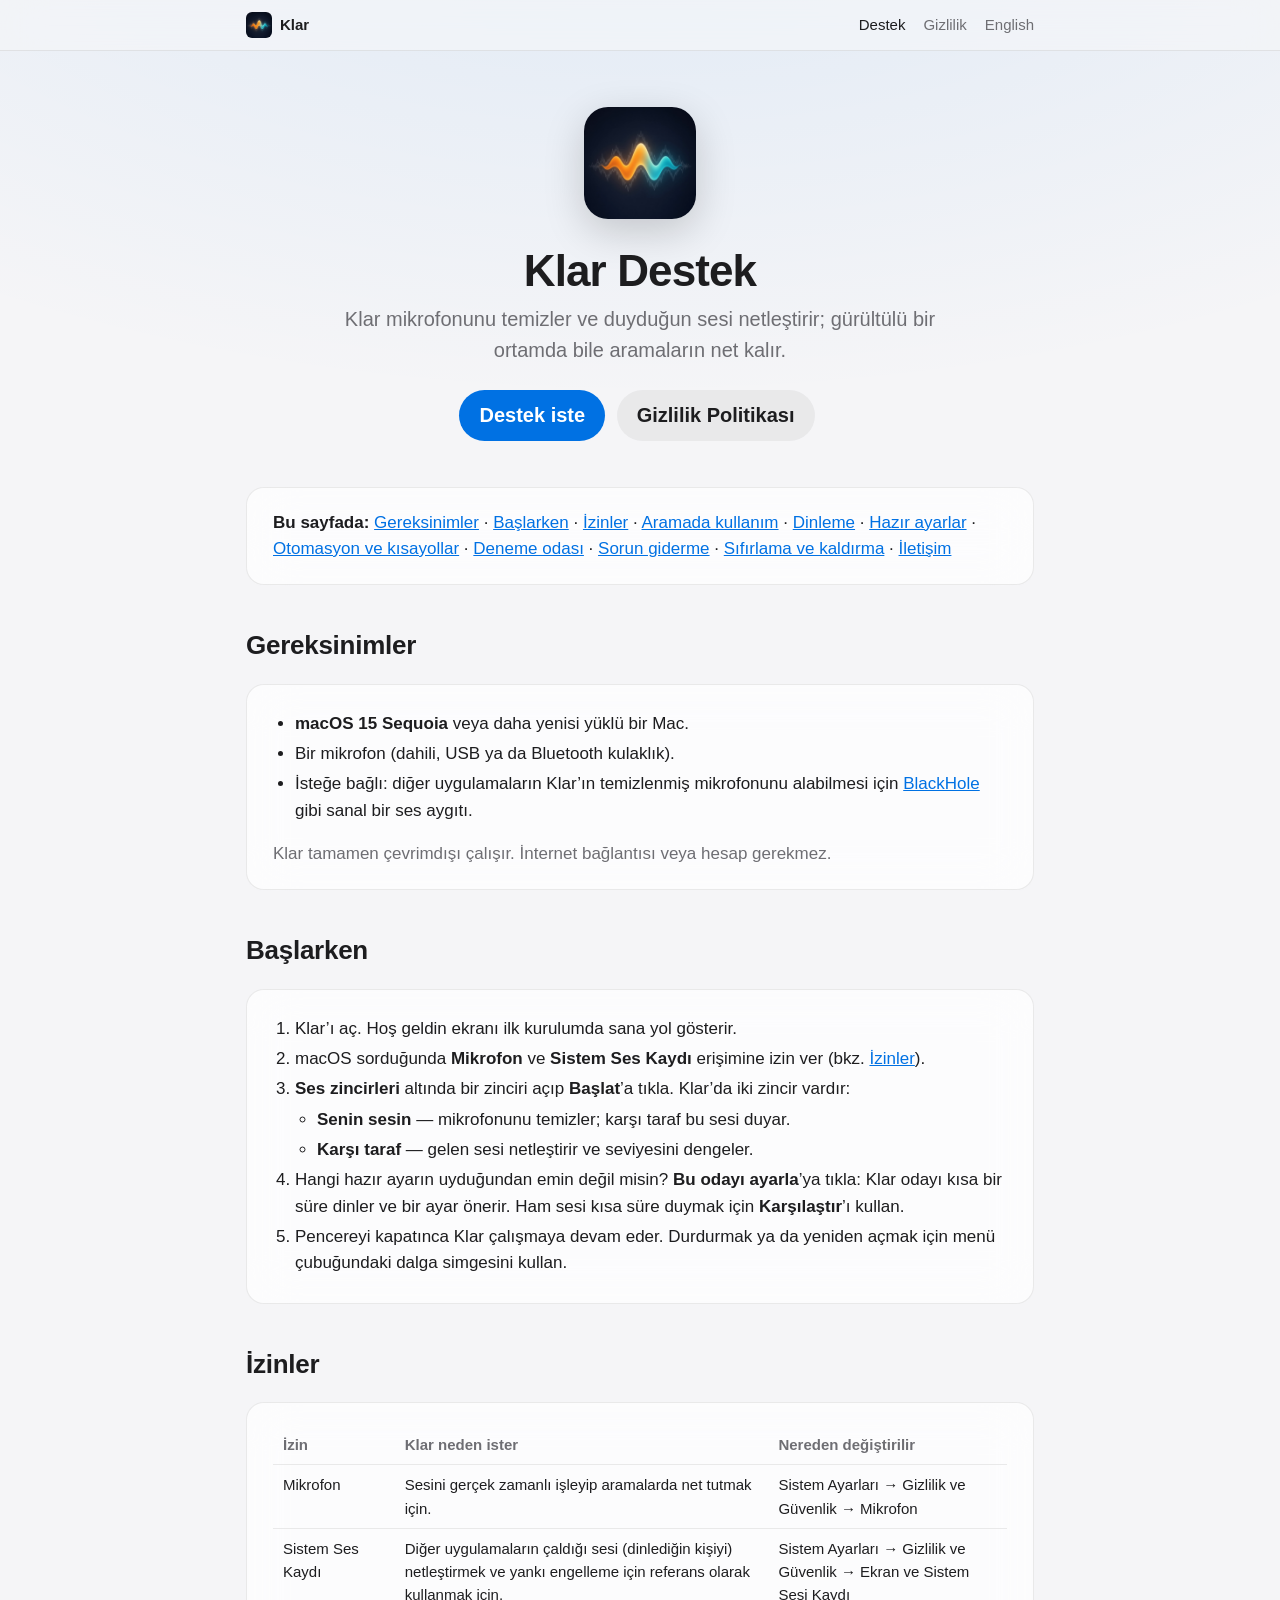
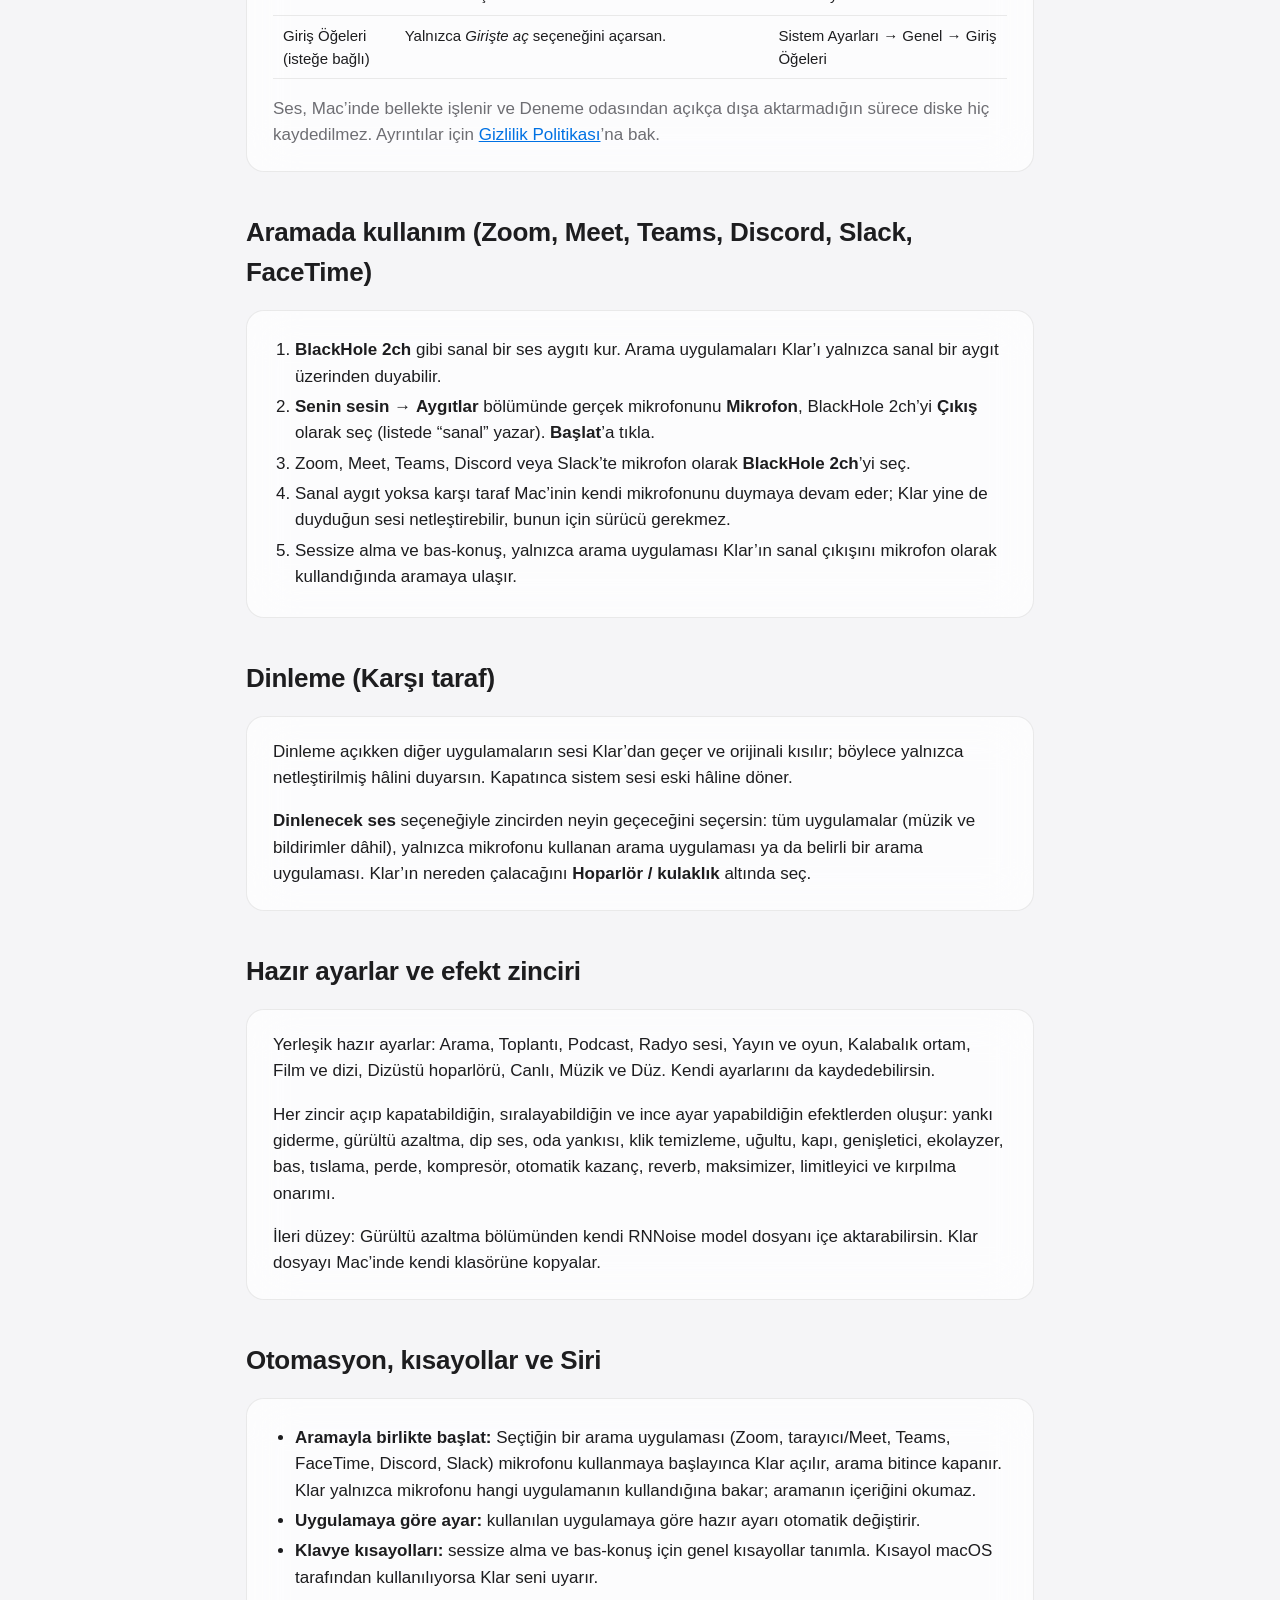
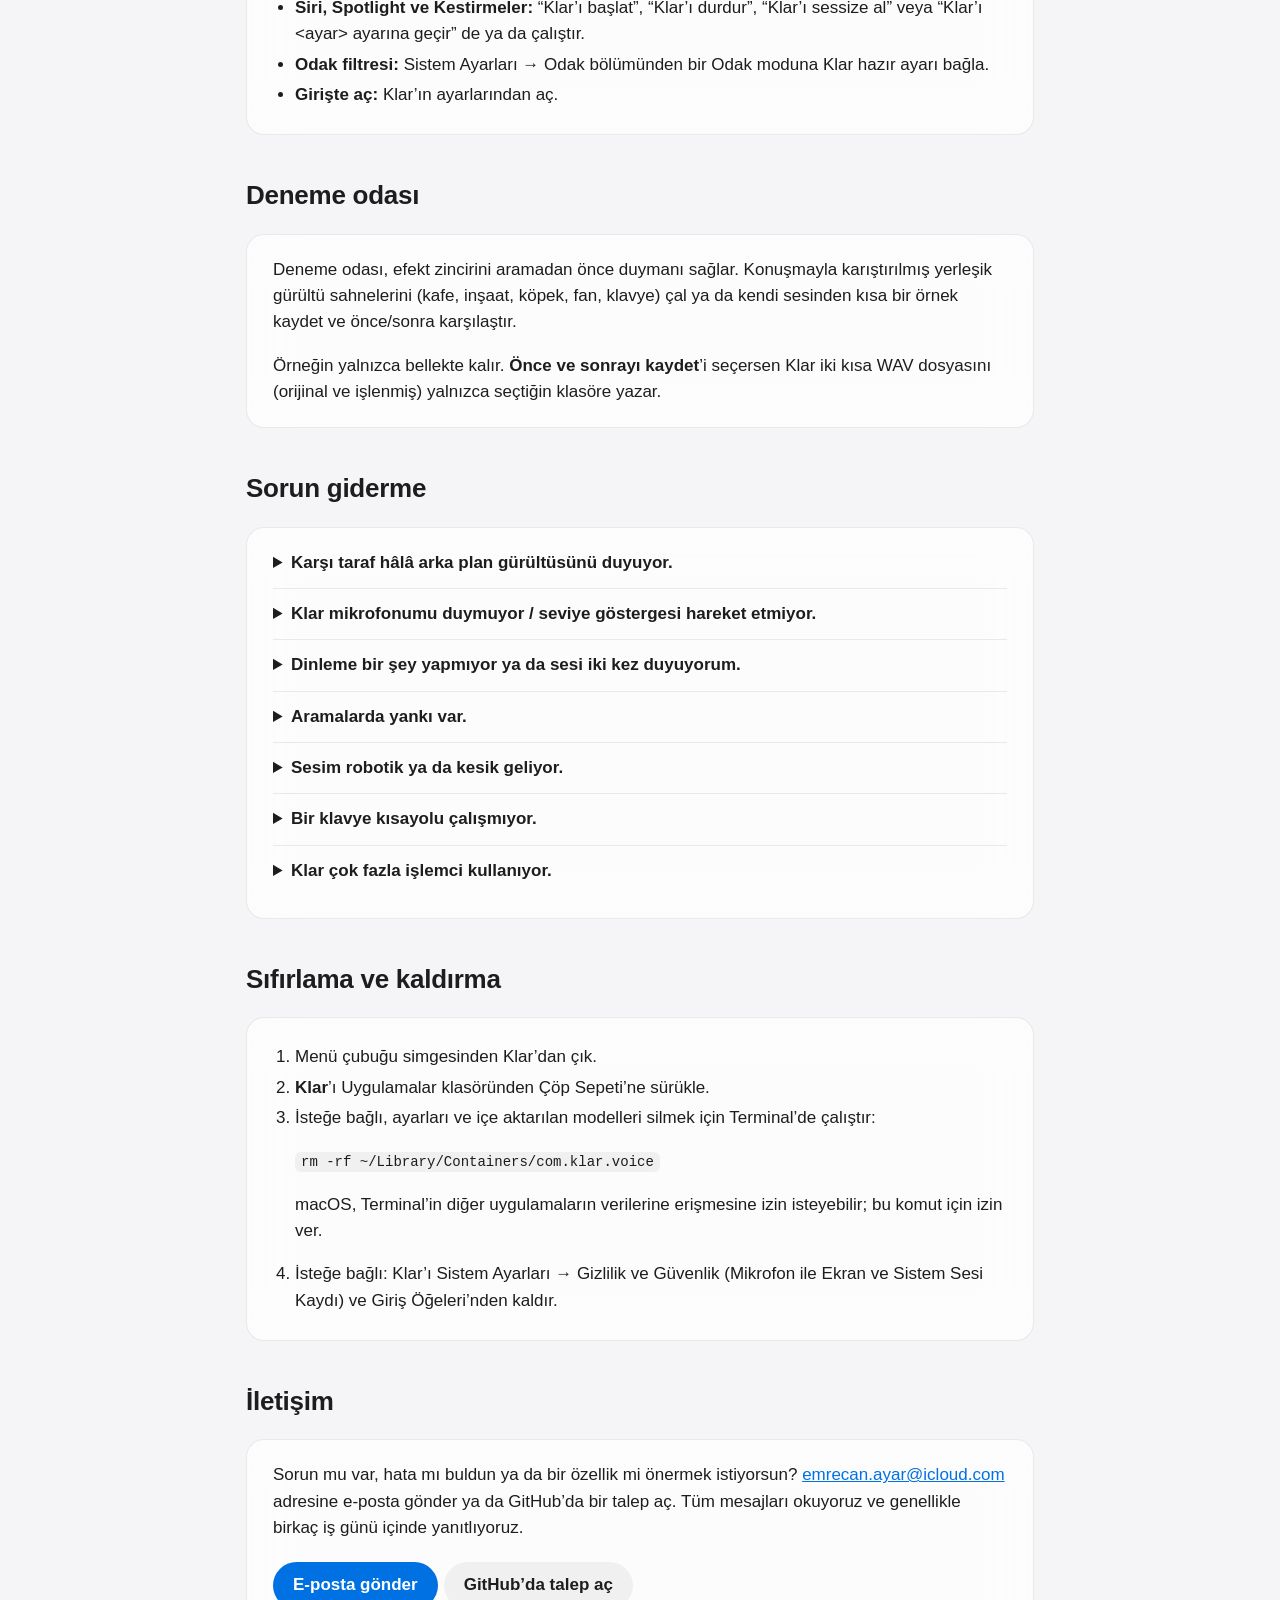
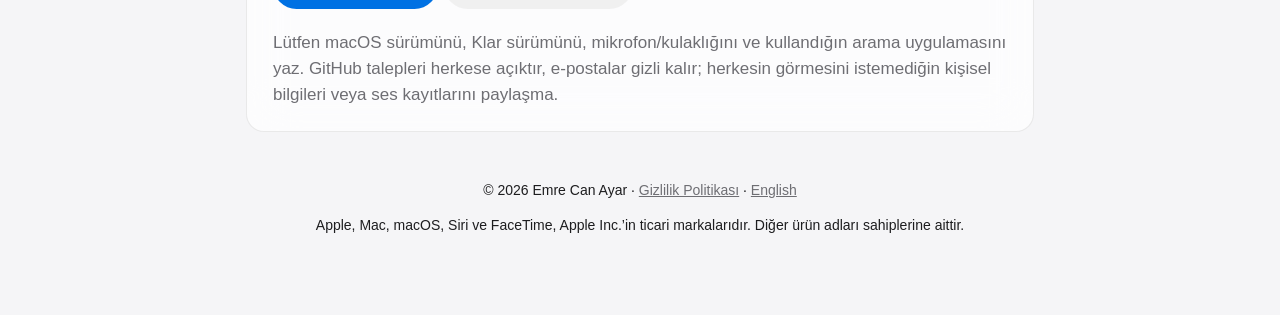
==== commit 41eaa0e8: "Update privacy and reset steps for the sandboxed App Store build Klar now runs in the App Sandbox, s" ====
--- a/tr/index.html
+++ b/tr/index.html
@@ -164,8 +164,8 @@
       <li>Menü çubuğu simgesinden Klar’dan çık.</li>
       <li><strong>Klar</strong>’ı Uygulamalar klasöründen Çöp Sepeti’ne sürükle.</li>
       <li>İsteğe bağlı, ayarları ve içe aktarılan modelleri silmek için Terminal’de çalıştır:
-        <p><code>defaults delete com.klar.voice</code></p>
-        <p><code>rm -rf ~/Library/Application\ Support/Klar</code></p>
+        <p><code>rm -rf ~/Library/Containers/com.klar.voice</code></p>
+        <p>macOS, Terminal’in diğer uygulamaların verilerine erişmesine izin isteyebilir; bu komut için izin ver.</p>
       </li>
       <li>İsteğe bağlı: Klar’ı Sistem Ayarları → Gizlilik ve Güvenlik (Mikrofon ile Ekran ve Sistem Sesi Kaydı) ve Giriş Öğeleri’nden kaldır.</li>
     </ol>
